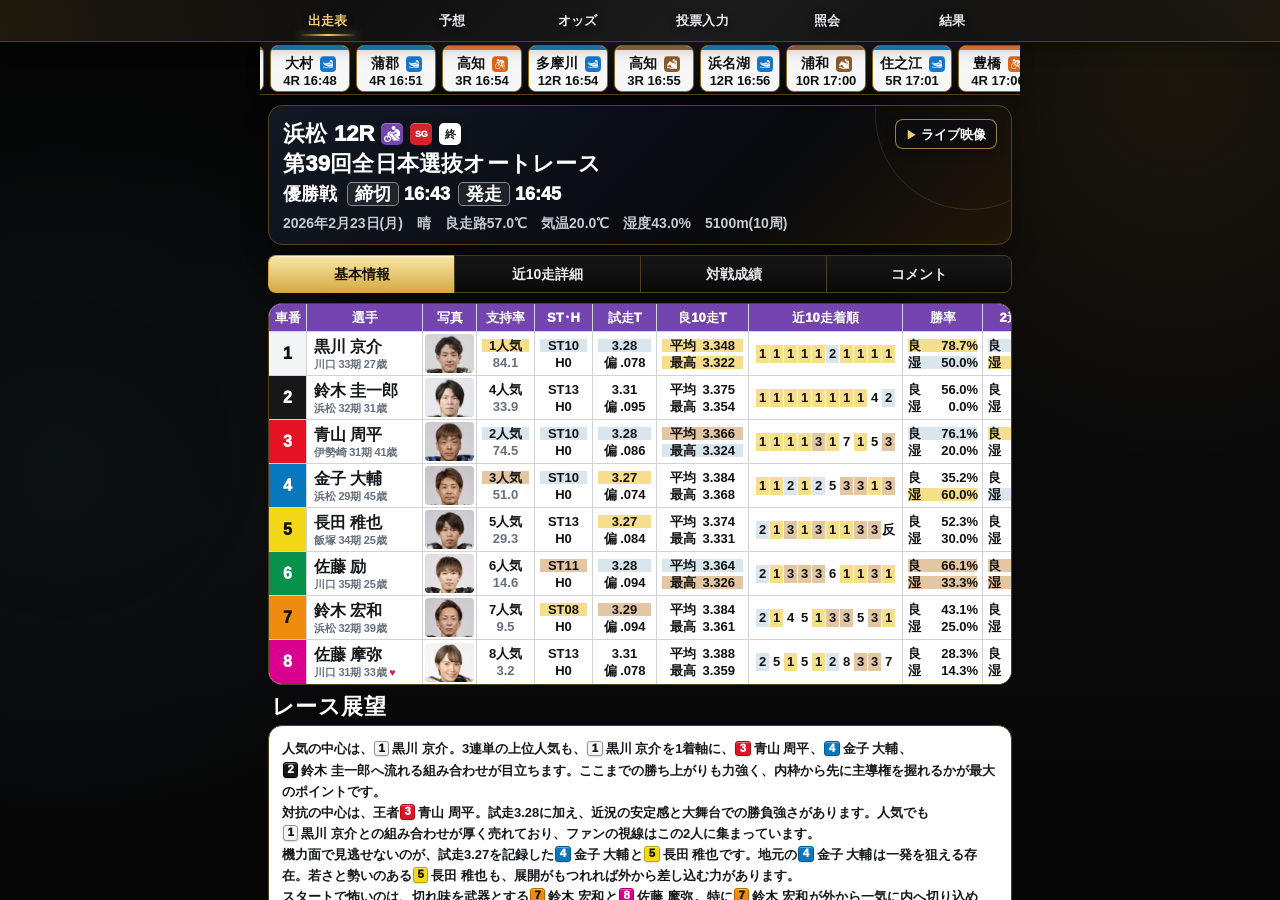
==== index.html @ 0ee9c753 "Add files via upload" ====
<!doctype html>
<html lang="ja">
<head>
  <meta charset="utf-8">
  <meta name="viewport" content="width=device-width,initial-scale=1">
  <meta http-equiv="refresh" content="0;url=vote/">
  <title>GambooBET Demo</title>
  <script>location.replace("vote/");</script>
</head>
<body>
  <p><a href="vote/">投票デモを開く</a></p>
</body>
</html>
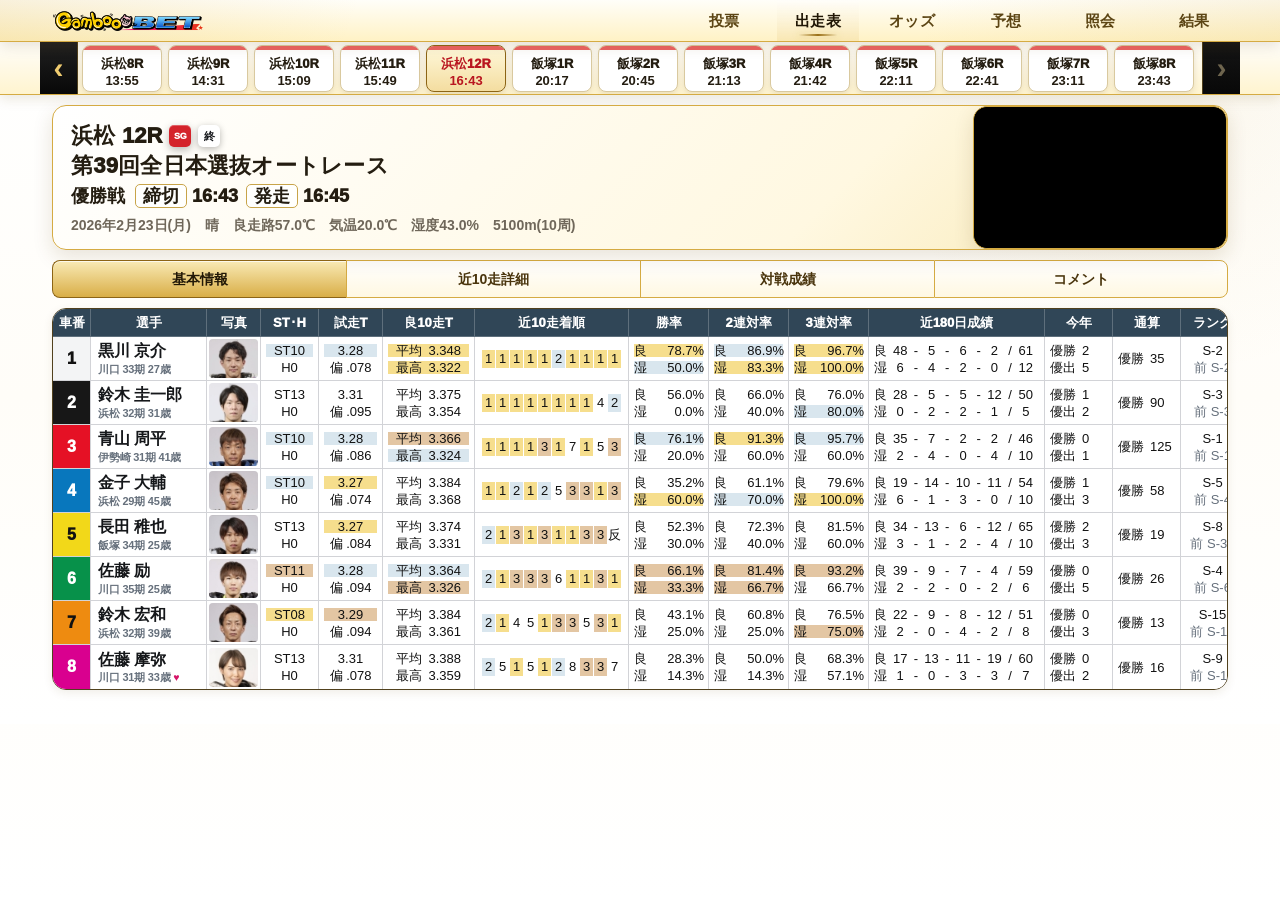
==== commit af9e9912: "Publish responsive voting interface updates" ====
--- a/index.html
+++ b/index.html
@@ -1,13 +1,13 @@
-<!doctype html>
-<html lang="ja">
-<head>
-  <meta charset="utf-8">
-  <meta name="viewport" content="width=device-width,initial-scale=1">
-  <meta http-equiv="refresh" content="0;url=vote/">
-  <title>GambooBET Demo</title>
-  <script>location.replace("vote/");</script>
-</head>
-<body>
-  <p><a href="vote/">投票デモを開く</a></p>
-</body>
-</html>
+<!doctype html>
+<html lang="ja">
+<head>
+  <meta charset="utf-8">
+  <meta name="viewport" content="width=device-width,initial-scale=1">
+  <meta http-equiv="refresh" content="0;url=vote/">
+  <title>GambooBET Demo</title>
+  <script>location.replace("vote/");</script>
+</head>
+<body>
+  <p><a href="vote/">投票デモを開く</a></p>
+</body>
+</html>
